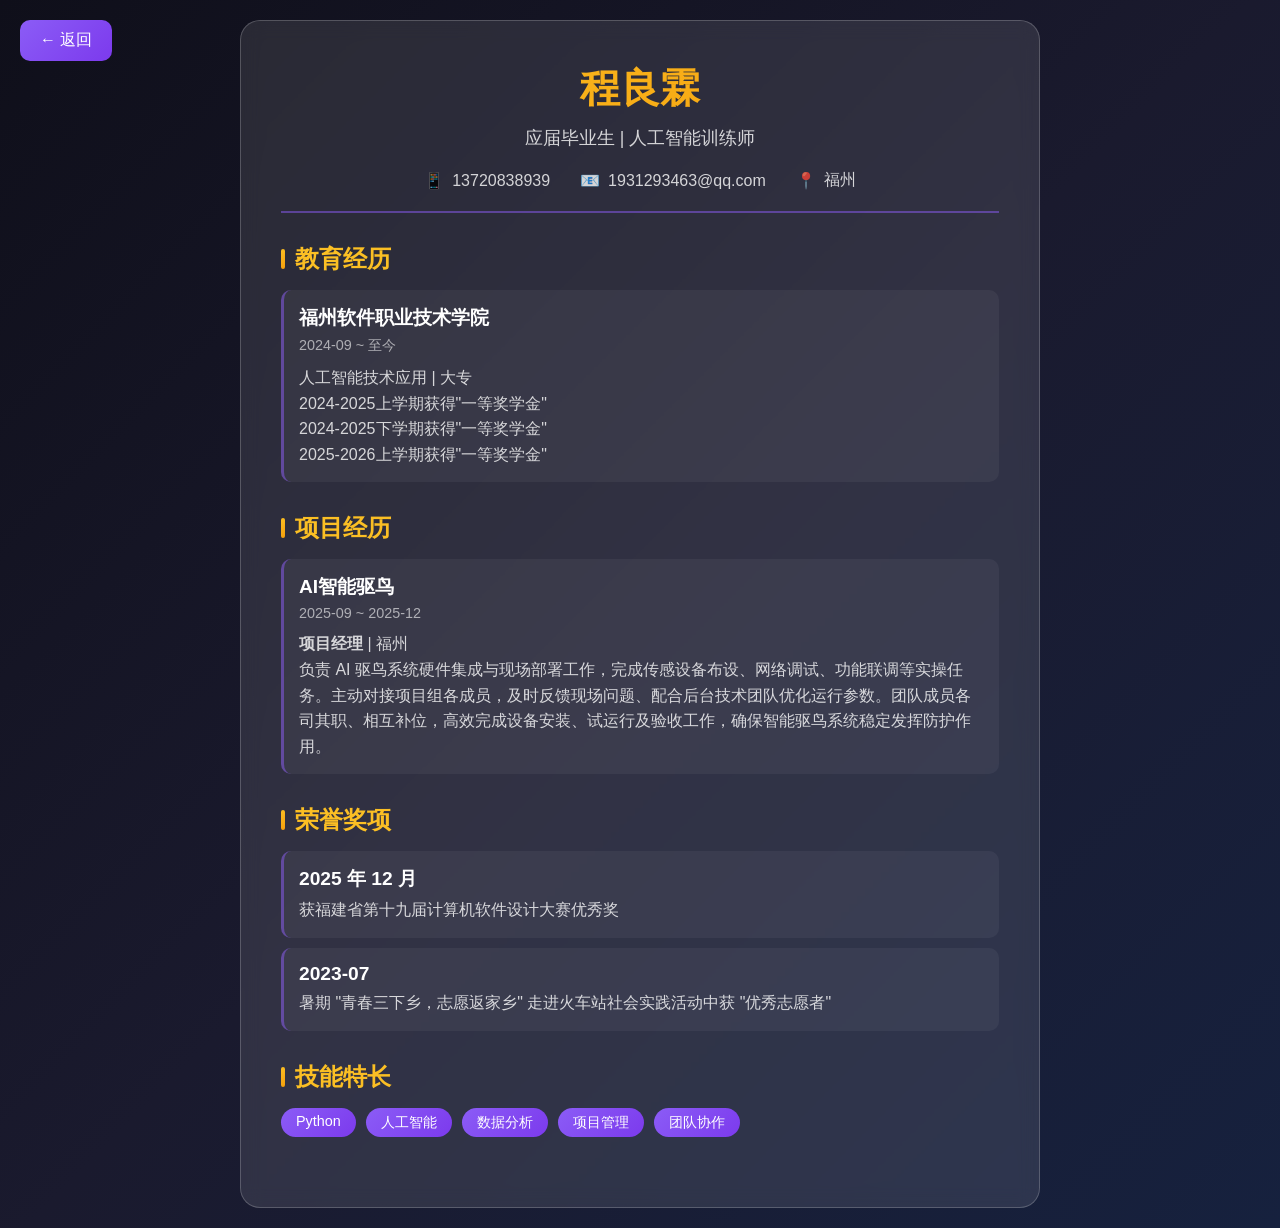
==== resume.html @ 52eb2d0f "Fix resume display: replace PDF with HTML resume page and fix modal classes" ====
<!DOCTYPE html>
<html lang="zh-CN">
<head>
    <meta charset="UTF-8">
    <meta name="viewport" content="width=device-width, initial-scale=1.0">
    <title>个人简历</title>
    <style>
        * {
            margin: 0;
            padding: 0;
            box-sizing: border-box;
        }
        
        body {
            font-family: 'Microsoft YaHei', Arial, sans-serif;
            background: linear-gradient(135deg, #0f0f1a 0%, #1a1a2e 50%, #16213e 100%);
            color: #fff;
            min-height: 100vh;
            padding: 20px;
        }
        
        .resume-container {
            max-width: 800px;
            margin: 0 auto;
            background: rgba(255, 255, 255, 0.1);
            backdrop-filter: blur(10px);
            border-radius: 20px;
            padding: 40px;
            border: 1px solid rgba(255, 255, 255, 0.2);
        }
        
        .resume-header {
            text-align: center;
            margin-bottom: 30px;
            padding-bottom: 20px;
            border-bottom: 2px solid rgba(139, 92, 246, 0.5);
        }
        
        .resume-header h1 {
            font-size: 2.5rem;
            margin-bottom: 10px;
            background: linear-gradient(135deg, #fbbf24, #f59e0b);
            -webkit-background-clip: text;
            -webkit-text-fill-color: transparent;
        }
        
        .resume-header p {
            color: rgba(255, 255, 255, 0.8);
            font-size: 1.1rem;
        }
        
        .resume-section {
            margin-bottom: 30px;
        }
        
        .resume-section h2 {
            font-size: 1.5rem;
            margin-bottom: 15px;
            color: #fbbf24;
            display: flex;
            align-items: center;
            gap: 10px;
        }
        
        .resume-section h2::before {
            content: '';
            width: 4px;
            height: 20px;
            background: linear-gradient(135deg, #fbbf24, #f59e0b);
            border-radius: 2px;
        }
        
        .resume-item {
            background: rgba(255, 255, 255, 0.05);
            border-radius: 10px;
            padding: 15px;
            margin-bottom: 10px;
            border-left: 3px solid rgba(139, 92, 246, 0.5);
        }
        
        .resume-item h3 {
            font-size: 1.2rem;
            margin-bottom: 5px;
            color: #fff;
        }
        
        .resume-item .time {
            color: rgba(255, 255, 255, 0.6);
            font-size: 0.9rem;
            margin-bottom: 10px;
        }
        
        .resume-item p {
            color: rgba(255, 255, 255, 0.8);
            line-height: 1.6;
        }
        
        .skills {
            display: flex;
            flex-wrap: wrap;
            gap: 10px;
        }
        
        .skill-tag {
            background: linear-gradient(135deg, #8b5cf6, #7c3aed);
            color: #fff;
            padding: 5px 15px;
            border-radius: 20px;
            font-size: 0.9rem;
        }
        
        .contact-info {
            display: flex;
            justify-content: center;
            gap: 30px;
            flex-wrap: wrap;
            margin-top: 20px;
        }
        
        .contact-item {
            display: flex;
            align-items: center;
            gap: 8px;
            color: rgba(255, 255, 255, 0.8);
        }
        
        .back-btn {
            position: fixed;
            top: 20px;
            left: 20px;
            background: linear-gradient(135deg, #8b5cf6, #7c3aed);
            color: #fff;
            border: none;
            padding: 10px 20px;
            border-radius: 10px;
            cursor: pointer;
            font-size: 1rem;
            transition: all 0.3s ease;
        }
        
        .back-btn:hover {
            transform: translateY(-2px);
            box-shadow: 0 5px 15px rgba(139, 92, 246, 0.4);
        }
        
        @media (max-width: 768px) {
            .resume-container {
                padding: 20px;
            }
            
            .resume-header h1 {
                font-size: 2rem;
            }
            
            .contact-info {
                flex-direction: column;
                gap: 15px;
            }
        }
    </style>
</head>
<body>
    <button class="back-btn" onclick="window.close()">← 返回</button>
    
    <div class="resume-container">
        <div class="resume-header">
            <h1>程良霖</h1>
            <p>应届毕业生 | 人工智能训练师</p>
            <div class="contact-info">
                <div class="contact-item">
                    <span>📱</span>
                    <span>13720838939</span>
                </div>
                <div class="contact-item">
                    <span>📧</span>
                    <span>1931293463@qq.com</span>
                </div>
                <div class="contact-item">
                    <span>📍</span>
                    <span>福州</span>
                </div>
            </div>
        </div>
        
        <div class="resume-section">
            <h2>教育经历</h2>
            <div class="resume-item">
                <h3>福州软件职业技术学院</h3>
                <div class="time">2024-09 ~ 至今</div>
                <p>人工智能技术应用 | 大专</p>
                <p>2024-2025上学期获得"一等奖学金"</p>
                <p>2024-2025下学期获得"一等奖学金"</p>
                <p>2025-2026上学期获得"一等奖学金"</p>
            </div>
        </div>
        
        <div class="resume-section">
            <h2>项目经历</h2>
            <div class="resume-item">
                <h3>AI智能驱鸟</h3>
                <div class="time">2025-09 ~ 2025-12</div>
                <p><strong>项目经理</strong> | 福州</p>
                <p>负责 AI 驱鸟系统硬件集成与现场部署工作，完成传感设备布设、网络调试、功能联调等实操任务。主动对接项目组各成员，及时反馈现场问题、配合后台技术团队优化运行参数。团队成员各司其职、相互补位，高效完成设备安装、试运行及验收工作，确保智能驱鸟系统稳定发挥防护作用。</p>
            </div>
        </div>
        
        <div class="resume-section">
            <h2>荣誉奖项</h2>
            <div class="resume-item">
                <h3>2025 年 12 月</h3>
                <p>获福建省第十九届计算机软件设计大赛优秀奖</p>
            </div>
            <div class="resume-item">
                <h3>2023-07</h3>
                <p>暑期 "青春三下乡，志愿返家乡" 走进火车站社会实践活动中获 "优秀志愿者"</p>
            </div>
        </div>
        
        <div class="resume-section">
            <h2>技能特长</h2>
            <div class="skills">
                <span class="skill-tag">Python</span>
                <span class="skill-tag">人工智能</span>
                <span class="skill-tag">数据分析</span>
                <span class="skill-tag">项目管理</span>
                <span class="skill-tag">团队协作</span>
            </div>
        </div>
    </div>
</body>
</html>
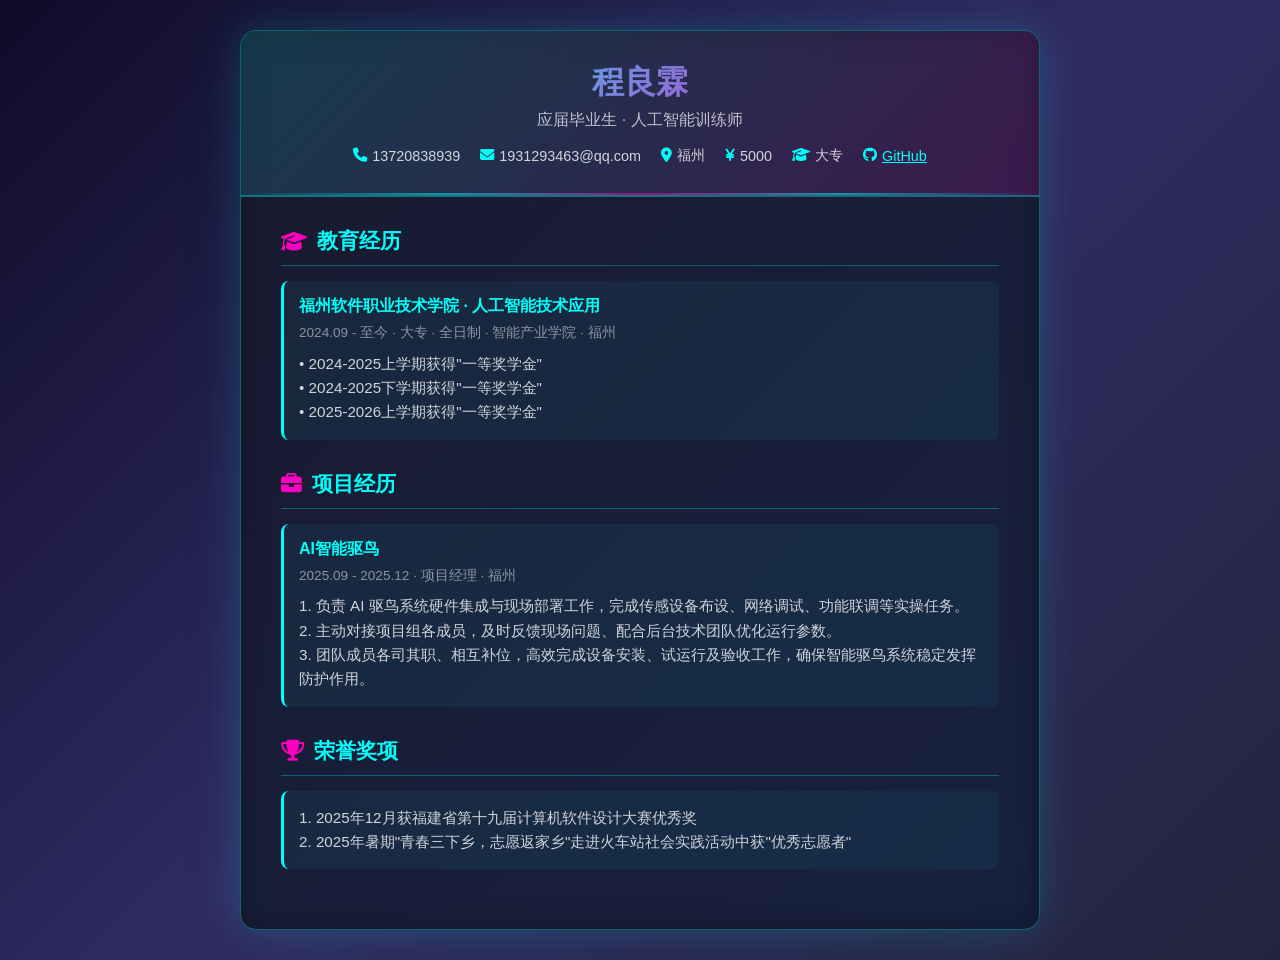
==== commit 485190fc: "更新简历HTML版本并删除PDF简历" ====
--- a/resume.html
+++ b/resume.html
@@ -4,228 +4,314 @@
     <meta charset="UTF-8">
     <meta name="viewport" content="width=device-width, initial-scale=1.0">
     <title>个人简历</title>
+    <link rel="stylesheet" href="https://cdnjs.cloudflare.com/ajax/libs/font-awesome/6.4.0/css/all.min.css">
     <style>
         * {
             margin: 0;
             padding: 0;
             box-sizing: border-box;
         }
-        
+
         body {
-            font-family: 'Microsoft YaHei', Arial, sans-serif;
-            background: linear-gradient(135deg, #0f0f1a 0%, #1a1a2e 50%, #16213e 100%);
+            font-family: 'Segoe UI', Tahoma, Geneva, Verdana, sans-serif;
+            background: linear-gradient(135deg, #0f0c29 0%, #302b63 50%, #24243e 100%);
             color: #fff;
             min-height: 100vh;
-            padding: 20px;
-        }
-        
+            padding: 30px;
+            overflow-y: auto;
+        }
+
         .resume-container {
             max-width: 800px;
             margin: 0 auto;
-            background: rgba(255, 255, 255, 0.1);
-            backdrop-filter: blur(10px);
-            border-radius: 20px;
+            background: linear-gradient(135deg, rgba(26, 26, 46, 0.95), rgba(22, 33, 62, 0.95));
+            backdrop-filter: blur(20px);
+            border-radius: 16px;
+            border: 1px solid rgba(0, 255, 249, 0.3);
+            box-shadow: 
+                0 0 40px rgba(0, 255, 249, 0.15),
+                0 0 80px rgba(0, 255, 249, 0.05),
+                inset 0 0 30px rgba(0, 0, 0, 0.3);
+            overflow: hidden;
+        }
+
+        .resume-header {
+            background: linear-gradient(135deg, 
+                rgba(0, 255, 249, 0.15) 0%, 
+                rgba(255, 0, 193, 0.15) 100%);
             padding: 40px;
-            border: 1px solid rgba(255, 255, 255, 0.2);
-        }
-        
+            text-align: center;
+            border-bottom: 2px solid rgba(0, 255, 249, 0.3);
+            position: relative;
+        }
+
+        .resume-header::after {
+            content: '';
+            position: absolute;
+            bottom: 0;
+            left: 0;
+            right: 0;
+            height: 2px;
+            background: linear-gradient(90deg, 
+                transparent, 
+                rgba(0, 255, 249, 0.5), 
+                rgba(255, 0, 193, 0.5), 
+                rgba(0, 255, 249, 0.5), 
+                transparent);
+        }
+
         .resume-header {
+            background: linear-gradient(135deg, 
+                rgba(0, 255, 249, 0.15) 0%, 
+                rgba(255, 0, 193, 0.15) 100%);
+            padding: 30px 40px;
+            border-bottom: 2px solid rgba(0, 255, 249, 0.3);
+            position: relative;
+        }
+
+        .resume-header::after {
+            content: '';
+            position: absolute;
+            bottom: 0;
+            left: 0;
+            right: 0;
+            height: 2px;
+            background: linear-gradient(90deg, 
+                transparent, 
+                rgba(0, 255, 249, 0.5), 
+                rgba(255, 0, 193, 0.5), 
+                rgba(0, 255, 249, 0.5), 
+                transparent);
+        }
+
+        .resume-header .name-section {
             text-align: center;
-            margin-bottom: 30px;
-            padding-bottom: 20px;
-            border-bottom: 2px solid rgba(139, 92, 246, 0.5);
-        }
-        
+        }
+
         .resume-header h1 {
-            font-size: 2.5rem;
-            margin-bottom: 10px;
-            background: linear-gradient(135deg, #fbbf24, #f59e0b);
+            font-size: 2rem;
+            background: linear-gradient(135deg, #00fff9, #ff00c1);
             -webkit-background-clip: text;
             -webkit-text-fill-color: transparent;
-        }
-        
-        .resume-header p {
+            background-clip: text;
+            margin-bottom: 5px;
+        }
+
+        .resume-header .subtitle {
+            color: rgba(255, 255, 255, 0.7);
+            font-size: 1rem;
+            margin-bottom: 15px;
+        }
+
+        .header-info {
+            display: flex;
+            flex-wrap: wrap;
+            justify-content: center;
+            gap: 20px;
             color: rgba(255, 255, 255, 0.8);
-            font-size: 1.1rem;
-        }
-        
-        .resume-section {
+            font-size: 0.9rem;
+        }
+
+        .header-info span {
+            display: flex;
+            align-items: center;
+            gap: 5px;
+        }
+
+        .header-info i {
+            color: #00fff9;
+        }
+
+        .resume-body {
+            padding: 30px 40px;
+        }
+
+        .section {
             margin-bottom: 30px;
         }
-        
-        .resume-section h2 {
-            font-size: 1.5rem;
+
+        .section-title {
+            font-size: 1.3rem;
+            color: #00fff9;
             margin-bottom: 15px;
-            color: #fbbf24;
+            padding-bottom: 10px;
+            border-bottom: 1px solid rgba(0, 255, 249, 0.3);
             display: flex;
             align-items: center;
             gap: 10px;
         }
-        
-        .resume-section h2::before {
-            content: '';
-            width: 4px;
-            height: 20px;
-            background: linear-gradient(135deg, #fbbf24, #f59e0b);
-            border-radius: 2px;
-        }
-        
-        .resume-item {
-            background: rgba(255, 255, 255, 0.05);
-            border-radius: 10px;
-            padding: 15px;
-            margin-bottom: 10px;
-            border-left: 3px solid rgba(139, 92, 246, 0.5);
-        }
-        
-        .resume-item h3 {
-            font-size: 1.2rem;
-            margin-bottom: 5px;
-            color: #fff;
-        }
-        
-        .resume-item .time {
+
+        .section-title i {
+            color: #ff00c1;
+        }
+
+        .info-grid {
+            display: grid;
+            grid-template-columns: repeat(2, 1fr);
+            gap: 15px;
+        }
+
+        .info-item {
+            display: flex;
+            align-items: center;
+            gap: 10px;
+            padding: 12px;
+            background: rgba(0, 255, 249, 0.05);
+            border-radius: 8px;
+            border: 1px solid rgba(0, 255, 249, 0.1);
+        }
+
+        .info-item i {
+            color: #00fff9;
+            width: 20px;
+            text-align: center;
+        }
+
+        .info-item .label {
             color: rgba(255, 255, 255, 0.6);
             font-size: 0.9rem;
-            margin-bottom: 10px;
-        }
-        
-        .resume-item p {
+        }
+
+        .info-item .value {
+            color: #fff;
+            font-weight: 500;
+        }
+
+        .experience-item {
+            padding: 15px;
+            background: rgba(0, 255, 249, 0.05);
+            border-radius: 8px;
+            border-left: 3px solid #00fff9;
+            margin-bottom: 15px;
+        }
+
+        .experience-item h4 {
+            color: #00fff9;
+            margin-bottom: 5px;
+        }
+
+        .experience-item .time {
+            color: rgba(255, 255, 255, 0.5);
+            font-size: 0.85rem;
+            margin-bottom: 8px;
+        }
+
+        .experience-item p {
             color: rgba(255, 255, 255, 0.8);
+            font-size: 0.95rem;
             line-height: 1.6;
         }
-        
-        .skills {
+
+        .skill-tags {
             display: flex;
             flex-wrap: wrap;
             gap: 10px;
         }
-        
+
         .skill-tag {
-            background: linear-gradient(135deg, #8b5cf6, #7c3aed);
-            color: #fff;
-            padding: 5px 15px;
+            padding: 8px 16px;
+            background: linear-gradient(135deg, rgba(0, 255, 249, 0.15), rgba(255, 0, 193, 0.15));
+            border: 1px solid rgba(0, 255, 249, 0.3);
             border-radius: 20px;
+            color: #00fff9;
             font-size: 0.9rem;
         }
-        
-        .contact-info {
-            display: flex;
-            justify-content: center;
-            gap: 30px;
-            flex-wrap: wrap;
-            margin-top: 20px;
-        }
-        
-        .contact-item {
-            display: flex;
-            align-items: center;
-            gap: 8px;
-            color: rgba(255, 255, 255, 0.8);
-        }
-        
-        .back-btn {
-            position: fixed;
-            top: 20px;
-            left: 20px;
-            background: linear-gradient(135deg, #8b5cf6, #7c3aed);
-            color: #fff;
-            border: none;
-            padding: 10px 20px;
-            border-radius: 10px;
-            cursor: pointer;
-            font-size: 1rem;
-            transition: all 0.3s ease;
-        }
-        
-        .back-btn:hover {
-            transform: translateY(-2px);
-            box-shadow: 0 5px 15px rgba(139, 92, 246, 0.4);
-        }
-        
+
+        .projects {
+            display: grid;
+            grid-template-columns: repeat(2, 1fr);
+            gap: 15px;
+        }
+
+        .project-item {
+            padding: 15px;
+            background: rgba(0, 255, 249, 0.05);
+            border-radius: 8px;
+            border: 1px solid rgba(0, 255, 249, 0.1);
+        }
+
+        .project-item h4 {
+            color: #ff00c1;
+            margin-bottom: 8px;
+        }
+
+        .project-item p {
+            color: rgba(255, 255, 255, 0.7);
+            font-size: 0.9rem;
+            line-height: 1.5;
+        }
+
         @media (max-width: 768px) {
-            .resume-container {
+            body {
+                padding: 15px;
+            }
+
+            .resume-header {
+                padding: 25px;
+            }
+
+            .resume-body {
                 padding: 20px;
             }
-            
-            .resume-header h1 {
-                font-size: 2rem;
-            }
-            
-            .contact-info {
-                flex-direction: column;
-                gap: 15px;
+
+            .info-grid {
+                grid-template-columns: 1fr;
+            }
+
+            .projects {
+                grid-template-columns: 1fr;
             }
         }
     </style>
 </head>
 <body>
-    <button class="back-btn" onclick="window.close()">← 返回</button>
-    
     <div class="resume-container">
         <div class="resume-header">
-            <h1>程良霖</h1>
-            <p>应届毕业生 | 人工智能训练师</p>
-            <div class="contact-info">
-                <div class="contact-item">
-                    <span>📱</span>
-                    <span>13720838939</span>
-                </div>
-                <div class="contact-item">
-                    <span>📧</span>
-                    <span>1931293463@qq.com</span>
-                </div>
-                <div class="contact-item">
-                    <span>📍</span>
-                    <span>福州</span>
+            <div class="name-section">
+                <h1>程良霖</h1>
+                <p class="subtitle">应届毕业生 · 人工智能训练师</p>
+                <div class="header-info">
+                    <span><i class="fas fa-phone"></i> 13720838939</span>
+                    <span><i class="fas fa-envelope"></i> 1931293463@qq.com</span>
+                    <span><i class="fas fa-map-marker-alt"></i> 福州</span>
+                    <span><i class="fas fa-yen-sign"></i> 5000</span>
+                    <span><i class="fas fa-graduation-cap"></i> 大专</span>
+                    <span><i class="fab fa-github"></i> <a href="https://github.com/zxc6496/cloud-computing" target="_blank" style="color: #00fff9;">GitHub</a></span>
                 </div>
             </div>
         </div>
-        
-        <div class="resume-section">
-            <h2>教育经历</h2>
-            <div class="resume-item">
-                <h3>福州软件职业技术学院</h3>
-                <div class="time">2024-09 ~ 至今</div>
-                <p>人工智能技术应用 | 大专</p>
-                <p>2024-2025上学期获得"一等奖学金"</p>
-                <p>2024-2025下学期获得"一等奖学金"</p>
-                <p>2025-2026上学期获得"一等奖学金"</p>
+
+        <div class="resume-body">
+            <div class="section">
+                <h3 class="section-title"><i class="fas fa-graduation-cap"></i> 教育经历</h3>
+                <div class="experience-item">
+                    <h4>福州软件职业技术学院 · 人工智能技术应用</h4>
+                    <p class="time">2024.09 - 至今 · 大专 · 全日制 · 智能产业学院 · 福州</p>
+                    <p>• 2024-2025上学期获得"一等奖学金"</p>
+                    <p>• 2024-2025下学期获得"一等奖学金"</p>
+                    <p>• 2025-2026上学期获得"一等奖学金"</p>
+                </div>
             </div>
-        </div>
-        
-        <div class="resume-section">
-            <h2>项目经历</h2>
-            <div class="resume-item">
-                <h3>AI智能驱鸟</h3>
-                <div class="time">2025-09 ~ 2025-12</div>
-                <p><strong>项目经理</strong> | 福州</p>
-                <p>负责 AI 驱鸟系统硬件集成与现场部署工作，完成传感设备布设、网络调试、功能联调等实操任务。主动对接项目组各成员，及时反馈现场问题、配合后台技术团队优化运行参数。团队成员各司其职、相互补位，高效完成设备安装、试运行及验收工作，确保智能驱鸟系统稳定发挥防护作用。</p>
+
+            <div class="section">
+                <h3 class="section-title"><i class="fas fa-briefcase"></i> 项目经历</h3>
+                <div class="experience-item">
+                    <h4>AI智能驱鸟</h4>
+                    <p class="time">2025.09 - 2025.12 · 项目经理 · 福州</p>
+                    <p>1. 负责 AI 驱鸟系统硬件集成与现场部署工作，完成传感设备布设、网络调试、功能联调等实操任务。</p>
+                    <p>2. 主动对接项目组各成员，及时反馈现场问题、配合后台技术团队优化运行参数。</p>
+                    <p>3. 团队成员各司其职、相互补位，高效完成设备安装、试运行及验收工作，确保智能驱鸟系统稳定发挥防护作用。</p>
+                </div>
             </div>
-        </div>
-        
-        <div class="resume-section">
-            <h2>荣誉奖项</h2>
-            <div class="resume-item">
-                <h3>2025 年 12 月</h3>
-                <p>获福建省第十九届计算机软件设计大赛优秀奖</p>
-            </div>
-            <div class="resume-item">
-                <h3>2023-07</h3>
-                <p>暑期 "青春三下乡，志愿返家乡" 走进火车站社会实践活动中获 "优秀志愿者"</p>
-            </div>
-        </div>
-        
-        <div class="resume-section">
-            <h2>技能特长</h2>
-            <div class="skills">
-                <span class="skill-tag">Python</span>
-                <span class="skill-tag">人工智能</span>
-                <span class="skill-tag">数据分析</span>
-                <span class="skill-tag">项目管理</span>
-                <span class="skill-tag">团队协作</span>
+
+            <div class="section">
+                <h3 class="section-title"><i class="fas fa-trophy"></i> 荣誉奖项</h3>
+                <div class="experience-item">
+                    <p>1. 2025年12月获福建省第十九届计算机软件设计大赛优秀奖</p>
+                    <p>2. 2025年暑期"青春三下乡，志愿返家乡"走进火车站社会实践活动中获"优秀志愿者"</p>
+                </div>
             </div>
         </div>
     </div>
 </body>
-</html>
+</html>
